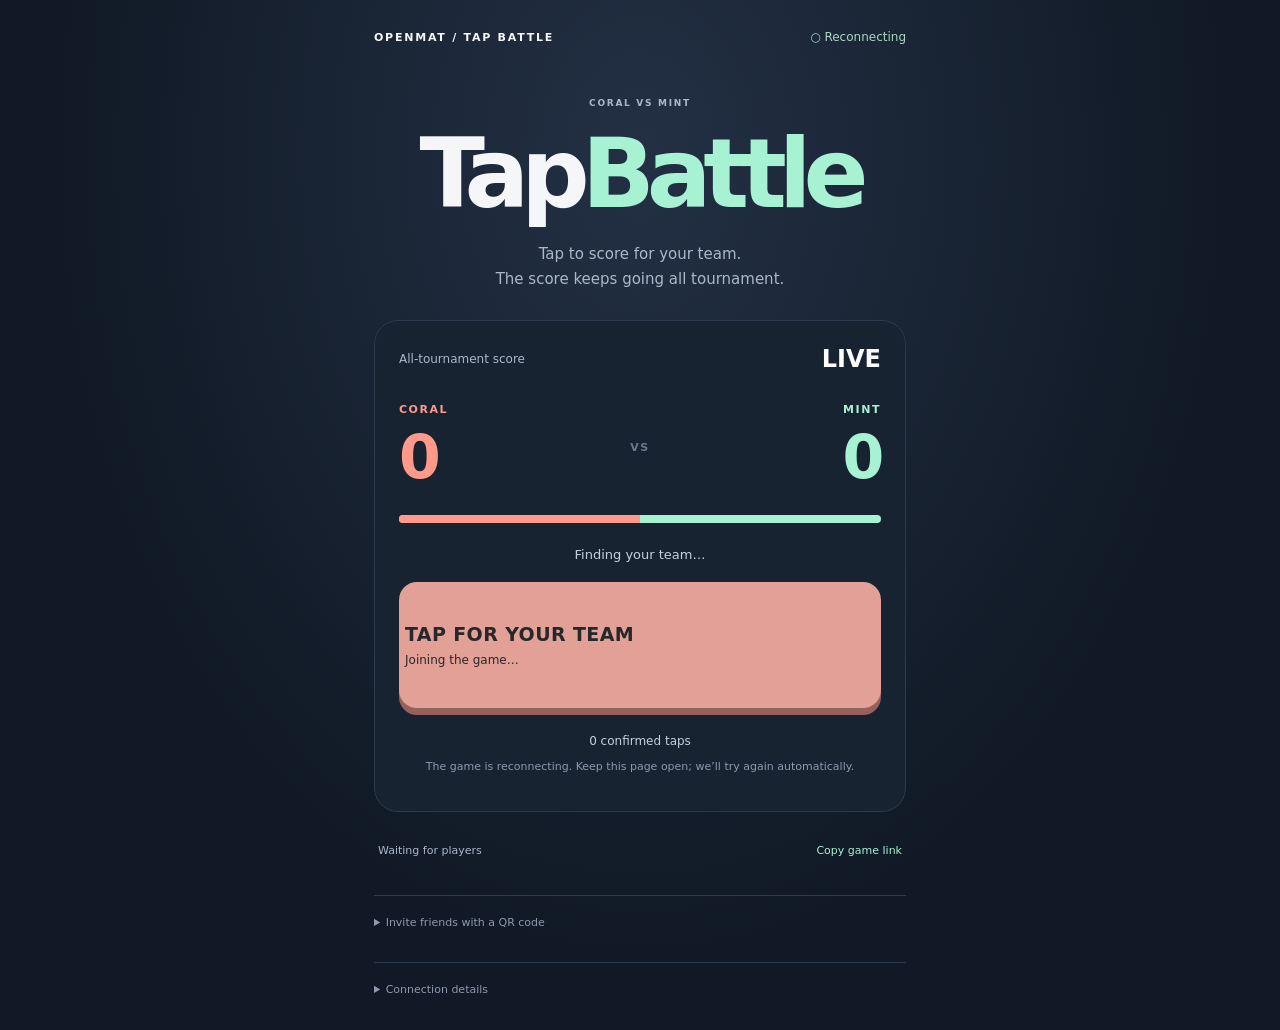
==== game/index.html @ 7c9f08c0 "Deploy OpenMat Players & Officials Web PWAs (openmat-players-8ac72e983120c55e3e83af5d461ead608dcb2fd" ====
<!doctype html>
<html lang="en">
<head>
  <meta charset="UTF-8"><meta name="viewport" content="width=device-width,initial-scale=1">
  <meta name="theme-color" content="#101925"><title>Tap Battle · OpenMat</title>
  <script type="module" crossorigin src="./assets/game-DbyN6dHH.js"></script>
  <link rel="stylesheet" crossorigin href="./assets/game-DwPEqC9A.css">
</head>
<body><main id="game"></main></body>
</html>
---- game/assets/game-DwPEqC9A.css ----
:root{font-family:Inter,ui-sans-serif,system-ui,-apple-system,BlinkMacSystemFont,Segoe UI,sans-serif;color:#f5f6f8;background:#101925;font-synthesis:none;color-scheme:dark}*{box-sizing:border-box}body{margin:0;background:radial-gradient(ellipse at 50% 15%,#233044 0,transparent 65%);min-height:100vh}main{width:min(580px,100%);margin:auto;padding:30px 24px}header,footer,.round{display:flex;align-items:center;justify-content:space-between;gap:16px}.brand{font-size:11px;letter-spacing:.16em;font-weight:800}#connection{font-size:12px;color:#a6d9c4}.intro{text-align:center;margin:54px 0 28px}.eyebrow{font-size:9px;letter-spacing:.19em;color:#aab8ca;font-weight:700}h1{font-size:clamp(60px,16vw,96px);letter-spacing:-.085em;line-height:1;margin:18px 0 20px;font-weight:900}h1 span{color:#a6f2d3}.intro>p:last-child{font-size:15px;line-height:1.65;color:#aab8ca}.arena{background:#172331;border:1px solid #2b3a4d;border-radius:24px;padding:24px}.round{font-size:12px;color:#aab8ca}.round strong{font-size:24px;color:#fff;font-variant-numeric:tabular-nums}.scores{display:flex;justify-content:space-between;align-items:center;margin:30px 0 22px}.scores>div{display:flex;flex-direction:column;width:42%;gap:5px}.scores>div:last-child{text-align:right}.scores span{font-size:11px;letter-spacing:.14em;font-weight:800}.scores strong{font-size:clamp(32px,10vw,60px);letter-spacing:-.055em;line-height:1.2;font-variant-numeric:tabular-nums}.coral{color:#ff9989}.mint{color:#a6f2d3}.versus{color:#68788f}.track{height:8px;border-radius:5px;background:#a6f2d3;overflow:hidden}#coral-bar{height:100%;width:50%;background:#ff9989;transition:width .2s}#team{text-align:center;color:#c6d0dd;font-size:13px;margin:24px 0 20px}button{font:inherit;cursor:pointer;touch-action:manipulation}#tap{display:flex;flex-direction:column;justify-content:center;gap:8px;width:100%;min-height:126px;border-radius:18px;border:0;background:#ff9989;color:#24292d;box-shadow:0 7px #ac5b55;font-size:19px;font-weight:900;letter-spacing:.02em;-webkit-user-select:none;user-select:none;-webkit-tap-highlight-color:transparent}body[data-team=mint] #tap{background:#a6f2d3;box-shadow:0 7px #548c78}#tap:active{transform:translateY(5px);box-shadow:none}#tap:disabled{cursor:default;filter:saturate(.65)}#tap small{font-size:12px;font-weight:500;letter-spacing:0}button:focus-visible,summary:focus-visible{outline:3px solid white;outline-offset:5px}#personal{text-align:center;font-size:12px;color:#c6d0dd;margin:26px 0 10px}#message{text-align:center;font-size:11px;line-height:1.5;color:#8b9aaf;min-height:17px}footer{margin:24px 4px;font-size:11px;color:#aab8ca}.text-button{padding:8px 0;border:0;background:none;color:#a6f2d3;font-size:11px}details{margin-top:30px;border-top:1px solid #2b3a4d;padding-top:18px;color:#8b9aaf;font-size:11px;line-height:1.7}summary{cursor:pointer}.fine{font-size:10px}.intro .purpose{font-size:12px;margin-top:16px;color:#8b9aaf}#network h2{color:#edf5fc;font-size:16px;margin:24px 0 8px}#network h3{color:#c6d0dd;font-size:12px;margin:22px 0 8px}.stat-grid{display:grid;grid-template-columns:repeat(2,minmax(0,1fr));gap:10px}.stat-grid>div{border:1px solid #2b3a4d;padding:12px;border-radius:10px}.stat-grid dt{color:#8b9aaf;font-size:10px;line-height:1.4}.stat-grid dd{color:#edf5fc;margin:6px 0 0;font-size:15px;font-variant-numeric:tabular-nums;overflow-wrap:anywhere}.network-levels{display:flex;flex-wrap:wrap;gap:8px}.network-levels span{background:#203647;border:1px solid #365766;border-radius:8px;padding:8px 12px;white-space:pre-line;color:#a6f2d3;text-align:center}.network-levels span+span:before{content:"→ "}.peer-list{padding-left:16px;overflow-wrap:anywhere;font-size:10px}.peer-list li{margin:7px 0}.table-scroll{overflow:auto}#network table{width:100%;border-collapse:collapse;font-size:10px;text-align:left}#network th,#network td{padding:8px 4px;border-bottom:1px solid #2b3a4d}#network td:not(:first-child){text-align:right;font-variant-numeric:tabular-nums}#stats-parent,#stats-error{overflow-wrap:anywhere}#stats-error{color:#ffb6a8}@media(max-width:380px){main{padding:22px 16px}.intro{margin-top:36px}.arena{padding:20px}.brand{font-size:9px}#connection{font-size:10px}}
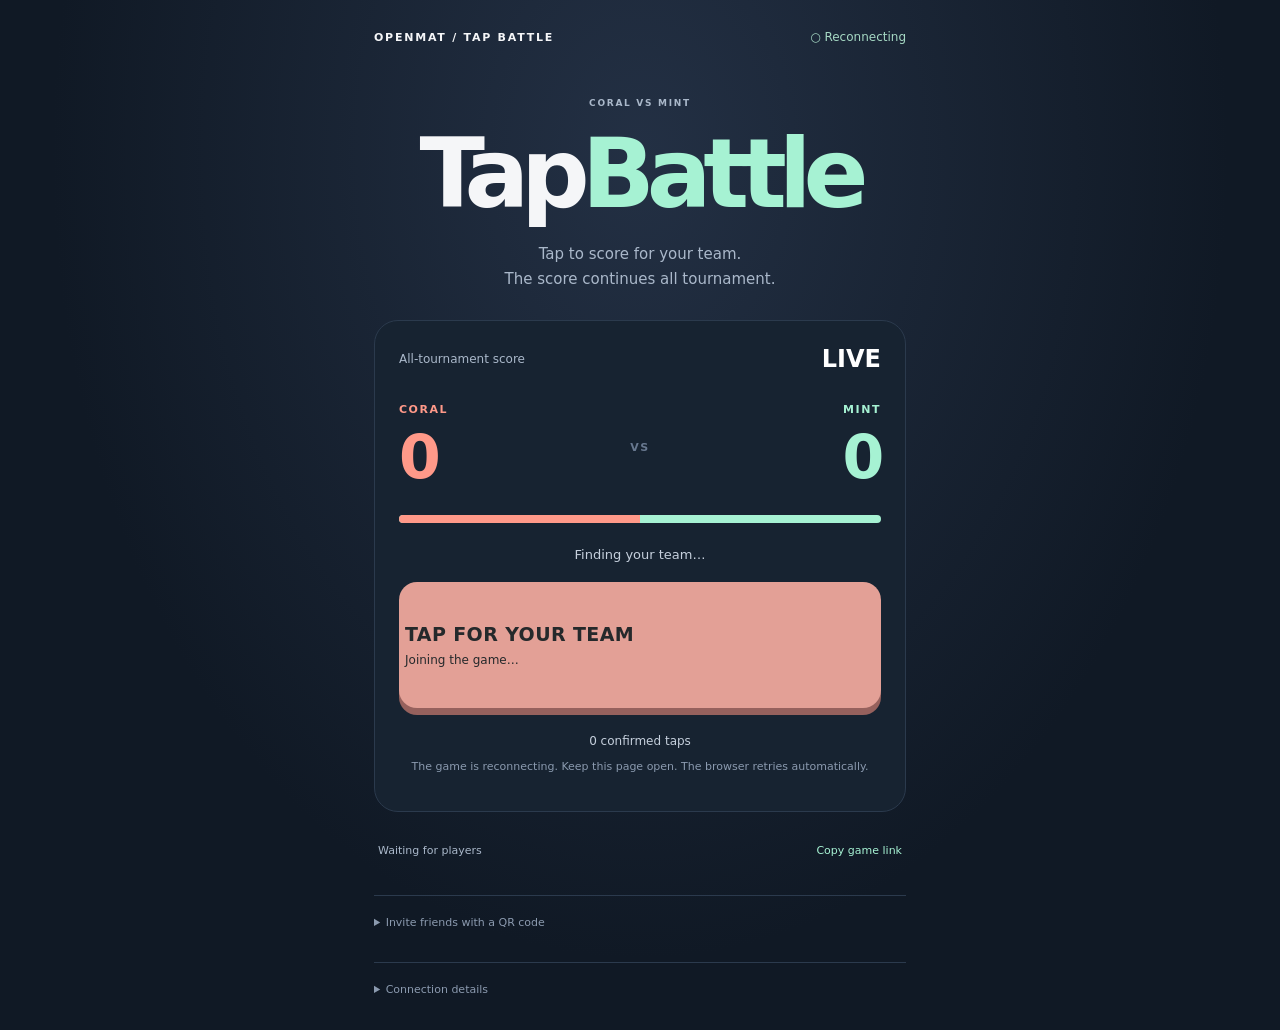
==== commit 30d92307: "Deploy OpenMat Players & Officials Web PWAs (openmat-players-2ce8633a7a03bfc144d3d673f715d73b1b4520a" ====
--- a/game/index.html
+++ b/game/index.html
@@ -3,7 +3,7 @@
 <head>
   <meta charset="UTF-8"><meta name="viewport" content="width=device-width,initial-scale=1">
   <meta name="theme-color" content="#101925"><title>Tap Battle · OpenMat</title>
-  <script type="module" crossorigin src="./assets/game-DbyN6dHH.js"></script>
+  <script type="module" crossorigin src="./assets/game-kylNZwBm.js"></script>
   <link rel="stylesheet" crossorigin href="./assets/game-DwPEqC9A.css">
 </head>
 <body><main id="game"></main></body>
